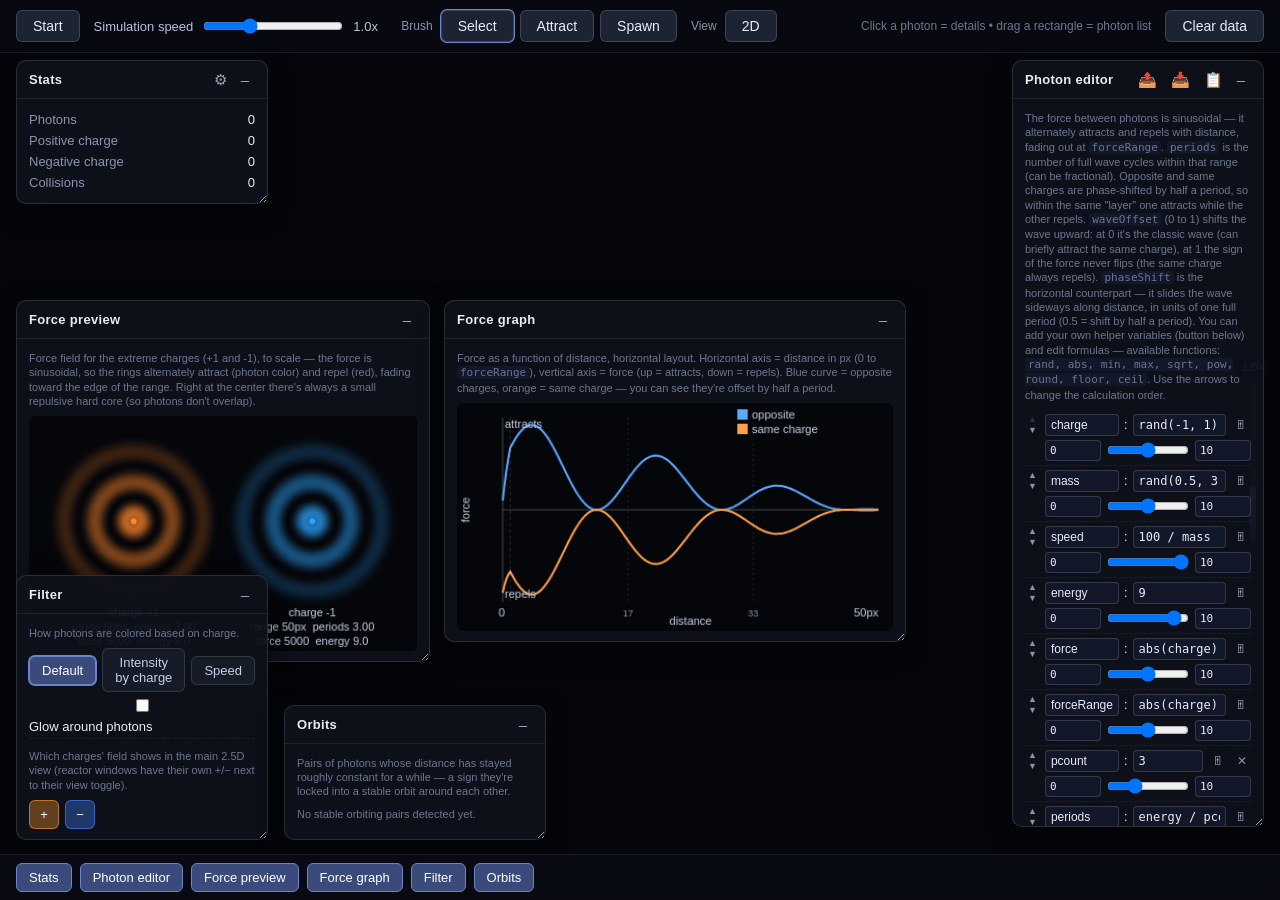
==== index.html @ 01320342 "Rework the 2.5D field mesh and add orbit-pair visualization tools - Smooth quadratic-curve mesh inst" ====
<!DOCTYPE html>
<html lang="en">
<head>
<meta charset="UTF-8">
<title>Photon Simulation</title>
<link rel="stylesheet" href="css/style.css">
</head>
<body>

<div id="topbar">
  <button id="toggleBtn">Start</button>
  <div id="speedRow">
    <label for="speed">Simulation speed</label>
    <input type="range" id="speed" min="0.1" max="3" step="0.1" value="1">
    <span id="speedVal">1.0x</span>
  </div>

  <div class="toolgroup" id="toolGroup">
    <span class="tg-label">Brush</span>
    <button class="tool-btn active" data-tool="select">Select</button>
    <button class="tool-btn" data-tool="attract">Attract</button>
    <button class="tool-btn" data-tool="spawn">Spawn</button>
  </div>

  <div class="toolgroup hidden" id="chargeGroup">
    <span class="tg-label">Charge</span>
    <button class="charge-btn" data-charge="pos">+</button>
    <button class="charge-btn" data-charge="neg">–</button>
    <button class="charge-btn active" data-charge="all">all</button>
  </div>

  <div class="toolgroup" id="viewGroup">
    <span class="tg-label">View</span>
    <button class="tool-btn" id="mainViewToggle" title="Toggle 2D / 2.5D field-height view">2D</button>
  </div>

  <div class="toolgroup hidden" id="meshDensityRow">
    <label for="meshDensity">Grid density</label>
    <input type="range" id="meshDensity" min="0.5" max="3" step="0.1" value="1">
    <span id="meshDensityVal">1.0x</span>
  </div>

  <div id="hint">Click a photon = details &nbsp;•&nbsp; drag a rectangle = photon list</div>

  <button id="clearDataBtn" title="Deletes saved editor settings and window size/position, restoring the defaults">Clear data</button>
</div>

<canvas id="sim"></canvas>

<div id="zoomIndicator">
  <div id="zoomLabel">1.0×</div>
  <div id="zoomTrack">
    <div id="zoomDefaultTick"></div>
    <div id="zoomFill"></div>
  </div>
</div>

<!-- left side: statistics + (contextual) selection list -->
<div class="window" id="winStats" style="top:60px; left:16px;">
  <div class="window-header">
    <span>Stats</span>
    <div class="window-btns">
      <button id="statConfigBtn" title="Stats settings">⚙</button>
      <button class="win-min" title="Minimize">–</button>
    </div>
  </div>
  <div class="window-body">
    <div class="row" data-stat-row="total"><span class="k">Photons</span><span class="v" id="statTotal">0</span></div>
    <div class="row" data-stat-row="pos"><span class="k">Positive charge</span><span class="v" id="statPos">0</span></div>
    <div class="row" data-stat-row="neg"><span class="k">Negative charge</span><span class="v" id="statNeg">0</span></div>
    <div class="row" data-stat-row="collisions"><span class="k">Collisions</span><span class="v" id="statCollisions">0</span></div>
    <div class="row" data-stat-row="avgSpeed"><span class="k">Average speed</span><span class="v" id="statAvgSpeed">0</span></div>
  </div>
</div>

<div class="window minimized" id="winStatConfig" style="top:60px; left:284px;">
  <div class="window-header">
    <span>Stats settings</span>
    <div class="window-btns">
      <button class="win-min" title="Minimize">–</button>
      <button class="win-close" title="Close">✕</button>
    </div>
  </div>
  <div class="window-body">
    <div class="field-hint">Choose which data to show in the Stats window.</div>
    <label class="var-row"><input type="checkbox" class="stat-toggle" data-stat="total" checked> Photons</label>
    <label class="var-row"><input type="checkbox" class="stat-toggle" data-stat="pos" checked> Positive charge</label>
    <label class="var-row"><input type="checkbox" class="stat-toggle" data-stat="neg" checked> Negative charge</label>
    <label class="var-row"><input type="checkbox" class="stat-toggle" data-stat="collisions" checked> Collisions</label>
    <label class="var-row"><input type="checkbox" class="stat-toggle" data-stat="avgSpeed"> Average speed</label>
  </div>
</div>

<div class="window minimized" id="winList" style="top:60px; left:400px;">
  <div class="window-header">
    <span>Selected photons</span>
    <div class="window-btns">
      <button class="win-min" title="Minimize">–</button>
      <button class="win-close" title="Close">✕</button>
    </div>
  </div>
  <div class="window-body">
    <table>
      <thead><tr>
        <th class="sortable" data-sort-key="id" title="Sort by #">#<span class="sort-arrow"></span></th>
        <th class="sortable" data-sort-key="charge" title="Sort by charge">Charge<span class="sort-arrow"></span></th>
        <th class="sortable" data-sort-key="speed" title="Sort by speed">Speed<span class="sort-arrow"></span></th>
        <th class="sortable" data-sort-key="energy" title="Sort by energy">Energy<span class="sort-arrow"></span></th>
        <th class="sortable" data-sort-key="mass" title="Sort by mass">Mass<span class="sort-arrow"></span></th>
        <th class="sortable" data-sort-key="force" title="Sort by force">Force<span class="sort-arrow"></span></th>
        <th class="sortable" data-sort-key="forceRange" title="Sort by range">Range<span class="sort-arrow"></span></th>
        <th></th>
      </tr></thead>
      <tbody id="listBody"></tbody>
    </table>
  </div>
</div>

<div class="window" id="winForce" style="top:300px; left:16px;">
  <div class="window-header">
    <span>Force preview</span>
    <div class="window-btns"><button class="win-min" title="Minimize">–</button></div>
  </div>
  <div class="window-body">
    <div class="field-hint">Force field for the extreme charges (+1 and -1), to scale — the force is sinusoidal, so the rings alternately attract (photon color) and repel (red), fading toward the edge of the range. Right at the center there's always a small repulsive hard core (so photons don't overlap).</div>
    <canvas id="forceCanvas" width="380" height="230"></canvas>
  </div>
</div>

<div class="window" id="winForceGraph" style="top:300px; left:444px;">
  <div class="window-header">
    <span>Force graph</span>
    <div class="window-btns"><button class="win-min" title="Minimize">–</button></div>
  </div>
  <div class="window-body">
    <div class="field-hint">Force as a function of distance, horizontal layout. Horizontal axis = distance in px (0 to <code>forceRange</code>), vertical axis = force (up = attracts, down = repels). Blue curve = opposite charges, orange = same charge — you can see they're offset by half a period.</div>
    <canvas id="forceGraphCanvas" width="420" height="220"></canvas>
  </div>
</div>

<!-- bottom: color filter -->
<div class="window" id="winFilter" style="bottom:60px; left:16px;">
  <div class="window-header">
    <span>Filter</span>
    <div class="window-btns"><button class="win-min" title="Minimize">–</button></div>
  </div>
  <div class="window-body">
    <div class="field-hint">How photons are colored based on charge.</div>
    <div class="toolgroup" id="colorModeGroup">
      <button class="tool-btn active" data-color-mode="default" title="Three flat colors, no gradient: negative = blue, 0 = white, positive = orange">Default</button>
      <button class="tool-btn" data-color-mode="intensity" title="Scale fitted to the current charge range: 0 = white, the strongest charge present = full saturation">Intensity by charge</button>
      <button class="tool-btn" data-color-mode="speed" title="White = fastest photon present, red = slowest — ranked by percentile, not raw value, so colors spread out evenly">Speed</button>
    </div>
    <label class="var-row"><input type="checkbox" id="glowToggle"> Glow around photons</label>

    <div class="field-hint" style="margin-top:10px;">Which charges' field shows in the main 2.5D view (reactor windows have their own +/− next to their view toggle).</div>
    <div class="toolgroup" id="fieldFilterGroup">
      <button class="tool-btn charge-btn-size field-filter-btn active" data-sign="pos" title="Toggle field contribution from positive charges">+</button>
      <button class="tool-btn charge-btn-size field-filter-btn active" data-sign="neg" title="Toggle field contribution from negative charges">−</button>
    </div>
  </div>
</div>

<!-- bottom: detected stable-orbit pairs -->
<div class="window" id="winOrbits" style="bottom:60px; left:284px;">
  <div class="window-header">
    <span>Orbits</span>
    <div class="window-btns"><button class="win-min" title="Minimize">–</button></div>
  </div>
  <div class="window-body">
    <div class="field-hint">Pairs of photons whose distance has stayed roughly constant for a while — a sign they're locked into a stable orbit around each other.</div>
    <div id="orbitsList"><div class="field-hint">No stable orbiting pairs detected yet.</div></div>
  </div>
</div>

<!-- right side: photon editor, (contextual) photon info -->
<div class="window" id="winEditor" style="top:60px; right:16px;">
  <div class="window-header">
    <span>Photon editor</span>
    <div class="window-btns">
      <button id="exportVarsBtn" title="Export variables to a CSV file">📤</button>
      <button id="importVarsBtn" title="Import variables from a CSV file">📥</button>
      <button id="copyVarsBtn" title="Copy variables to clipboard">📋</button>
      <button class="win-min" title="Minimize">–</button>
    </div>
  </div>
  <div class="window-body">
    <div class="field-hint">The force between photons is sinusoidal — it alternately attracts and repels with distance, fading out at <code>forceRange</code>. <code>periods</code> is the number of full wave cycles within that range (can be fractional). Opposite and same charges are phase-shifted by half a period, so within the same "layer" one attracts while the other repels. <code>waveOffset</code> (0 to 1) shifts the wave upward: at 0 it's the classic wave (can briefly attract the same charge), at 1 the sign of the force never flips (the same charge always repels). <code>phaseShift</code> is the horizontal counterpart — it slides the wave sideways along distance, in units of one full period (0.5 = shift by half a period). You can add your own helper variables (button below) and edit formulas — available functions: <code>rand, abs, min, max, sqrt, pow, round, floor, ceil</code>. Use the arrows to change the calculation order.</div>
    <div id="editorRows"></div>
    <button class="add-var-btn" id="addVarBtn">+ Add helper variable</button>
    <input type="file" id="importVarsInput" accept=".csv,text/csv" style="display:none">
  </div>
</div>

<!-- photon info windows are created dynamically (one per selected photon) — see openInfoWindow() -->
<!-- reactor windows are created dynamically (one per "Reactor" action) — see openReactor() -->

<div id="ctxMenu"><button id="ctxReactorBtn">⚛ Reactor</button></div>

<div id="dock">
  <button class="dock-icon active" id="dockStats">Stats</button>
  <button class="dock-icon active" id="dockEditor">Photon editor</button>
  <button class="dock-icon active" id="dockForce">Force preview</button>
  <button class="dock-icon active" id="dockForceGraph">Force graph</button>
  <button class="dock-icon active" id="dockFilter">Filter</button>
  <button class="dock-icon active" id="dockOrbits">Orbits</button>
</div>

<script src="js/script.js"></script>
</body>
</html>
---- css/style.css ----
html, body {
    margin: 0; padding: 0; overflow: hidden;
    background: #05060a;
    font-family: -apple-system, "Segoe UI", Roboto, Arial, sans-serif;
    color: #e8ecf5;
  }
  #sim { position: fixed; inset: 0; display: block; z-index: 0; }

  /* --- overlay UI: sits above the simulation, never touches its state --- */
  #topbar {
    position: fixed; top: 0; left: 0; right: 0;
    display: flex; align-items: center; gap: 14px; flex-wrap: wrap; row-gap: 8px;
    padding: 10px 16px;
    background: rgba(10, 12, 20, 0.72);
    backdrop-filter: blur(6px);
    border-bottom: 1px solid rgba(255,255,255,0.08);
    z-index: 20;
    user-select: none;
  }
  #topbar button {
    background: #1c2333; color: #e8ecf5; border: 1px solid rgba(255,255,255,0.15);
    border-radius: 6px; padding: 7px 16px; font-size: 14px; cursor: pointer;
  }
  #topbar button:hover { background: #2a3350; }
  #speedRow { display: flex; align-items: center; gap: 8px; font-size: 13px; color: #b7c0d8; }
  #speedRow input[type=range] { width: 140px; }
  #speedVal { min-width: 34px; display: inline-block; }
  #meshDensityRow { font-size: 13px; color: #b7c0d8; }
  #meshDensityRow input[type=range] { width: 110px; }
  #meshDensityVal { min-width: 34px; display: inline-block; }
  #hint { margin-left: auto; font-size: 12px; color: #6c7690; }
  #clearDataBtn {
    background: #3a1c1c; color: #ffb4b4; border: 1px solid rgba(255,107,107,0.35);
  }
  #clearDataBtn:hover { background: #522525; }

  .toolgroup { display: flex; align-items: center; gap: 6px; }
  .tg-label { font-size: 12px; color: #8b93ad; margin-right: 2px; }
  .tool-btn, .charge-btn {
    background: #161b28; color: #c7cfe4; border: 1px solid rgba(255,255,255,0.12);
    border-radius: 6px; padding: 6px 12px; font-size: 13px; cursor: pointer;
  }
  .tool-btn:hover, .charge-btn:hover { background: #232b42; }
  .tool-btn.active, .charge-btn.active { background: #3a4a7a; border-color: #6c85c9; color: #fff; box-shadow: 0 0 0 1px #6c85c9; }
  .charge-btn { padding: 6px 10px; min-width: 30px; text-align: center; }
  .charge-btn-size { padding: 6px 10px; min-width: 30px; text-align: center; }

  /* --- floating windows: draggable, minimizable --- */
  .window {
    position: fixed; z-index: 30;
    background: rgba(14, 17, 27, 0.94);
    border: 1px solid rgba(255,255,255,0.12);
    border-radius: 10px;
    box-shadow: 0 8px 24px rgba(0,0,0,0.5);
    width: 250px;
    font-size: 13px;
    display: flex; flex-direction: column;
    max-height: 85vh; max-width: 92vw;
    min-width: 190px; min-height: 90px;
    resize: both; overflow: hidden;
  }
  .window.minimized { display: none !important; }
  .window-header {
    display: flex; justify-content: space-between; align-items: center;
    padding: 8px 12px; border-bottom: 1px solid rgba(255,255,255,0.08);
    font-weight: 600; letter-spacing: .3px;
    cursor: grab; user-select: none; flex-shrink: 0;
  }
  .window-header:active { cursor: grabbing; }
  .window-btns { display: flex; gap: 2px; }
  .window-btns button {
    background: none; border: none; color: #9aa3bd; font-size: 15px; cursor: pointer;
    line-height: 1; padding: 3px 6px; border-radius: 4px;
  }
  .window-btns button:hover { color: #fff; background: rgba(255,255,255,0.08); }
  .reactor-view { font-size: 10px !important; font-weight: 600; }
  .reactor-view.active { color: #fff; background: rgba(108,133,201,0.35); }
  .reactor-field-toggle { font-size: 12px !important; font-weight: 700; }
  .reactor-field-toggle[data-sign="1"].active { color: #fff; background: rgba(255,153,45,0.35); }
  .reactor-field-toggle[data-sign="-1"].active { color: #fff; background: rgba(69,130,255,0.35); }
  .field-filter-btn.active[data-sign="pos"] { color: #fff; background: rgba(255,153,45,0.35); border-color: rgba(255,153,45,0.6); box-shadow: none; }
  .field-filter-btn.active[data-sign="neg"] { color: #fff; background: rgba(69,130,255,0.35); border-color: rgba(69,130,255,0.6); box-shadow: none; }
  .window-body { padding: 10px 12px; overflow-y: auto; flex: 1 1 auto; min-height: 0; }

  .row { display: flex; justify-content: space-between; padding: 3px 0; gap: 12px; }
  .row .k { color: #8b93ad; }
  .row .v { font-variant-numeric: tabular-nums; }
  .swatch { display: inline-block; width: 10px; height: 10px; border-radius: 50%; margin-right: 6px; }

  #winOrbits { width: 260px; }
  .orbit-row { cursor: pointer; margin: 0 -12px; padding: 3px 12px; }
  .orbit-row:hover { background: rgba(255,255,255,0.06); }
  .orbit-row.ended { opacity: 0.6; }
  .orbit-range { color: #6c7690; font-size: 11px; }
  .orbit-actions { display: flex; gap: 4px; flex-shrink: 0; align-items: center; }
  .orbit-action-btn {
    background: none; border: 1px solid rgba(255,255,255,0.15); color: #c7cfe4;
    border-radius: 4px; padding: 1px 6px; font-size: 12px; line-height: 1.5; cursor: pointer;
  }
  .orbit-action-btn:hover { background: rgba(255,255,255,0.08); color: #fff; }
  .orbit-action-btn.active { background: rgba(108,133,201,0.35); border-color: #6c85c9; color: #fff; }

  #winList { width: 620px; }
  #winList table { border-collapse: collapse; width: 100%; }
  #winList .window-body { padding: 4px 0; overflow-x: auto; }
  #winList th, #winList td { text-align: left; padding: 5px 10px; font-size: 12px; white-space: nowrap; }
  #winList th { color: #8b93ad; font-weight: 500; border-bottom: 1px solid rgba(255,255,255,0.08); position: sticky; top: 0; background: rgba(14,17,27,0.98); }
  #winList tr.pick { cursor: pointer; }
  #winList tr.pick:hover { background: rgba(255,255,255,0.06); }
  #winList tr.row-open { background: rgba(108,133,201,0.18); box-shadow: inset 3px 0 0 #6c85c9; }
  #winList tr.row-open:hover { background: rgba(108,133,201,0.28); }
  #winList th.sortable { cursor: pointer; user-select: none; }
  #winList th.sortable:hover { color: #e8ecf5; }
  #winList .sort-arrow { display: inline-block; width: 10px; margin-left: 2px; font-size: 9px; color: #6c85c9; }

  #winForce { width: 412px; }
  #forceCanvas { display: block; width: 100%; height: auto; background: #05060a; border-radius: 6px; margin-top: 6px; }

  #winForceGraph { width: 460px; }
  #forceGraphCanvas { display: block; width: 100%; height: auto; background: #05060a; border-radius: 6px; margin-top: 6px; }

  .field-hint { color: #6c7690; font-size: 11px; margin: 2px 0 8px; line-height: 1.3; }
  .field-hint code { background: #12172a; border-radius: 3px; padding: 0 3px; }

  .var-row { display: flex; flex-direction: column; gap: 4px; padding: 4px 0; border-bottom: 1px dashed rgba(255,255,255,0.06); }
  .var-row-main { display: flex; align-items: center; gap: 5px; }
  .var-order { display: flex; flex-direction: column; flex-shrink: 0; }
  .var-order button { background: none; border: none; color: #8b93ad; font-size: 9px; line-height: 1; cursor: pointer; padding: 1px 3px; }
  .var-order button:hover:not(:disabled) { color: #fff; }
  .var-order button:disabled { opacity: .25; cursor: default; }
  .var-name, .var-expr {
    background: #12172a; border: 1px solid rgba(255,255,255,0.15);
    border-radius: 4px; color: #e8ecf5; padding: 3px 5px; font-size: 12px;
  }
  .var-name { width: 62px; flex-shrink: 0; }
  .var-expr { flex: 1; min-width: 0; font-family: ui-monospace, "SF Mono", Menlo, monospace; }
  .var-expr.err { border-color: #ff6b6b; }
  .var-del {
    background: none; border: none; color: #8b93ad; font-size: 12px; cursor: pointer;
    flex-shrink: 0; padding: 2px 4px; border-radius: 4px;
  }
  .var-del:hover { color: #ff6b6b; background: rgba(255,107,107,0.12); }

  .var-expr[readonly] { color: #9aa3bd; cursor: default; }
  .var-slider-toggle {
    background: none; border: none; color: #8b93ad; font-size: 12px; cursor: pointer;
    flex-shrink: 0; padding: 2px 4px; border-radius: 4px;
  }
  .var-slider-toggle:hover, .var-slider-toggle.active { color: #fff; background: rgba(108,133,201,0.25); }
  .var-slider-group { display: flex; align-items: center; gap: 4px; margin-left: 20px; }
  .var-min, .var-max {
    background: #12172a; border: 1px solid rgba(255,255,255,0.15);
    border-radius: 4px; color: #e8ecf5; padding: 3px 4px; font-size: 11px;
    width: 46px; flex-shrink: 0; font-family: ui-monospace, "SF Mono", Menlo, monospace;
  }
  .var-range { flex: 1; min-width: 0; }
  .add-var-btn {
    width: 100%; margin-top: 6px; background: #161b28; color: #9aa3bd;
    border: 1px dashed rgba(255,255,255,0.2); border-radius: 6px;
    padding: 6px; font-size: 12px; cursor: pointer;
  }
  .add-var-btn:hover { background: #232b42; color: #e8ecf5; }

  /* --- bottom dock --- */
  #dock {
    position: fixed; bottom: 0; left: 0; right: 0; z-index: 40;
    display: flex; align-items: center; gap: 8px; flex-wrap: wrap;
    padding: 8px 16px;
    background: rgba(10, 12, 20, 0.82);
    backdrop-filter: blur(6px);
    border-top: 1px solid rgba(255,255,255,0.08);
    min-height: 20px;
  }
  .dock-icon {
    background: #161b28; color: #8b93ad; border: 1px solid rgba(255,255,255,0.12);
    border-radius: 6px; padding: 6px 12px; font-size: 13px; cursor: pointer;
  }
  .dock-icon:hover { background: #232b42; color: #e8ecf5; }
  .dock-icon.active { background: #3a4a7a; border-color: #6c85c9; color: #fff; }

  .hidden { display: none !important; }

  /* --- right-click context menu (list rows) --- */
  #ctxMenu {
    position: fixed; z-index: 50; display: none;
    background: rgba(14, 17, 27, 0.98); border: 1px solid rgba(255,255,255,0.15);
    border-radius: 6px; box-shadow: 0 8px 24px rgba(0,0,0,0.5);
    padding: 4px; min-width: 130px;
  }
  #ctxMenu.open { display: block; }
  #ctxMenu button {
    display: block; width: 100%; text-align: left;
    background: none; border: none; color: #c7cfe4;
    padding: 7px 10px; border-radius: 4px; font-size: 13px; cursor: pointer;
  }
  #ctxMenu button:hover { background: #232b42; color: #fff; }

  /* --- reactor windows: small isolated preview of a chosen photon subset --- */
  .reactor-window { width: 222px; }
  .reactor-window .window-body { padding: 0; }
  .reactor-window canvas { display: block; background: #05060a; }

  /* --- zoom indicator: vertical gauge, right edge, purely informational --- */
  #zoomIndicator {
    position: fixed; right: 10px; top: 50%; transform: translateY(-50%);
    z-index: 15; display: flex; flex-direction: column; align-items: center; gap: 6px;
    pointer-events: none; user-select: none;
  }
  #zoomLabel {
    font-size: 11px; color: #c7cfe4; font-variant-numeric: tabular-nums;
    background: rgba(10,12,20,0.65); padding: 2px 6px; border-radius: 4px;
  }
  #zoomTrack {
    width: 6px; height: 160px; background: rgba(255,255,255,0.12);
    border-radius: 3px; position: relative; overflow: visible;
  }
  #zoomFill {
    position: absolute; left: 0; right: 0; bottom: 0; height: 0%;
    background: linear-gradient(180deg, #8fa6e8, #3a4a7a);
    border-radius: 3px;
  }
  #zoomDefaultTick {
    position: absolute; left: -3px; right: -3px; height: 1px;
    background: rgba(255,255,255,0.45);
  }
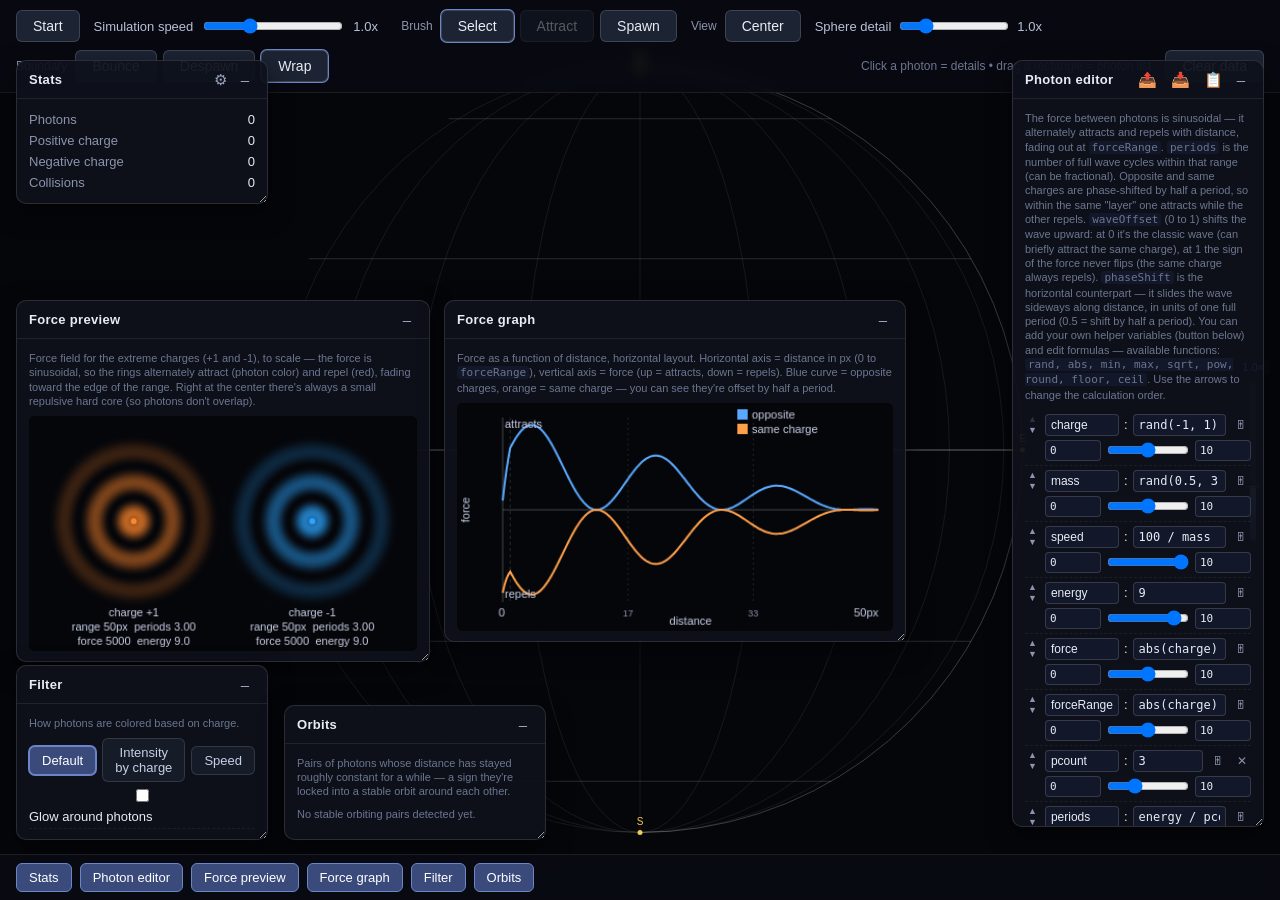
==== commit b7587459: "Replace flat toroidal world with real 3D sphere physics, split script.js into modules - Split the ~2" ====
--- a/index.html
+++ b/index.html
@@ -18,7 +18,7 @@
   <div class="toolgroup" id="toolGroup">
     <span class="tg-label">Brush</span>
     <button class="tool-btn active" data-tool="select">Select</button>
-    <button class="tool-btn" data-tool="attract">Attract</button>
+    <button class="tool-btn" data-tool="attract" disabled title="Needs a flat screen&lt;-&gt;world mapping the 3D view doesn't have">Attract</button>
     <button class="tool-btn" data-tool="spawn">Spawn</button>
   </div>
 
@@ -31,13 +31,20 @@
 
   <div class="toolgroup" id="viewGroup">
     <span class="tg-label">View</span>
-    <button class="tool-btn" id="mainViewToggle" title="Toggle 2D / 2.5D field-height view">2D</button>
-  </div>
-
-  <div class="toolgroup hidden" id="meshDensityRow">
-    <label for="meshDensity">Grid density</label>
+    <button class="tool-btn" id="centerViewBtn" title="Reset zoom so the whole sphere is back in view">Center</button>
+  </div>
+
+  <div class="toolgroup" id="meshDensityRow">
+    <label for="meshDensity">Sphere detail</label>
     <input type="range" id="meshDensity" min="0.5" max="3" step="0.1" value="1">
     <span id="meshDensityVal">1.0x</span>
+  </div>
+
+  <div class="toolgroup" id="boundaryModeRow">
+    <span class="tg-label">Boundary</span>
+    <button class="tool-btn boundary-mode-btn" data-mode="bounce" title="Photons bounce elastically off the sphere's boundary">Bounce</button>
+    <button class="tool-btn boundary-mode-btn" data-mode="off" title="No boundary force — photons that cross it despawn instead of bouncing or wrapping">Despawn</button>
+    <button class="tool-btn boundary-mode-btn active" data-mode="wrap" title="Photons that exit reappear on the opposite side of the sphere, same direction (default)">Wrap</button>
   </div>
 
   <div id="hint">Click a photon = details &nbsp;•&nbsp; drag a rectangle = photon list</div>
@@ -152,12 +159,6 @@
       <button class="tool-btn" data-color-mode="speed" title="White = fastest photon present, red = slowest — ranked by percentile, not raw value, so colors spread out evenly">Speed</button>
     </div>
     <label class="var-row"><input type="checkbox" id="glowToggle"> Glow around photons</label>
-
-    <div class="field-hint" style="margin-top:10px;">Which charges' field shows in the main 2.5D view (reactor windows have their own +/− next to their view toggle).</div>
-    <div class="toolgroup" id="fieldFilterGroup">
-      <button class="tool-btn charge-btn-size field-filter-btn active" data-sign="pos" title="Toggle field contribution from positive charges">+</button>
-      <button class="tool-btn charge-btn-size field-filter-btn active" data-sign="neg" title="Toggle field contribution from negative charges">−</button>
-    </div>
   </div>
 </div>
 
@@ -206,6 +207,17 @@
   <button class="dock-icon active" id="dockOrbits">Orbits</button>
 </div>
 
-<script src="js/script.js"></script>
+<!-- classic (non-module) scripts sharing one global scope, so load order matters —
+     this is the exact top-to-bottom order the code used to run in as one file. -->
+<script src="js/core/world.js"></script>
+<script src="js/core/photon.js"></script>
+<script src="js/core/sphere3d.js"></script>
+<script src="js/ui/render.js"></script>
+<script src="js/ui/panels.js"></script>
+<script src="js/ui/editor.js"></script>
+<script src="js/ui/selection.js"></script>
+<script src="js/reactor.js"></script>
+<script src="js/ui/window-manager.js"></script>
+<script src="js/ui/controls.js"></script>
 </body>
 </html>
--- a/css/style.css
+++ b/css/style.css
@@ -41,6 +41,8 @@
     border-radius: 6px; padding: 6px 12px; font-size: 13px; cursor: pointer;
   }
   .tool-btn:hover, .charge-btn:hover { background: #232b42; }
+  .tool-btn:disabled, .charge-btn:disabled { opacity: .35; cursor: default; }
+  .tool-btn:disabled:hover, .charge-btn:disabled:hover { background: #161b28; }
   .tool-btn.active, .charge-btn.active { background: #3a4a7a; border-color: #6c85c9; color: #fff; box-shadow: 0 0 0 1px #6c85c9; }
   .charge-btn { padding: 6px 10px; min-width: 30px; text-align: center; }
   .charge-btn-size { padding: 6px 10px; min-width: 30px; text-align: center; }
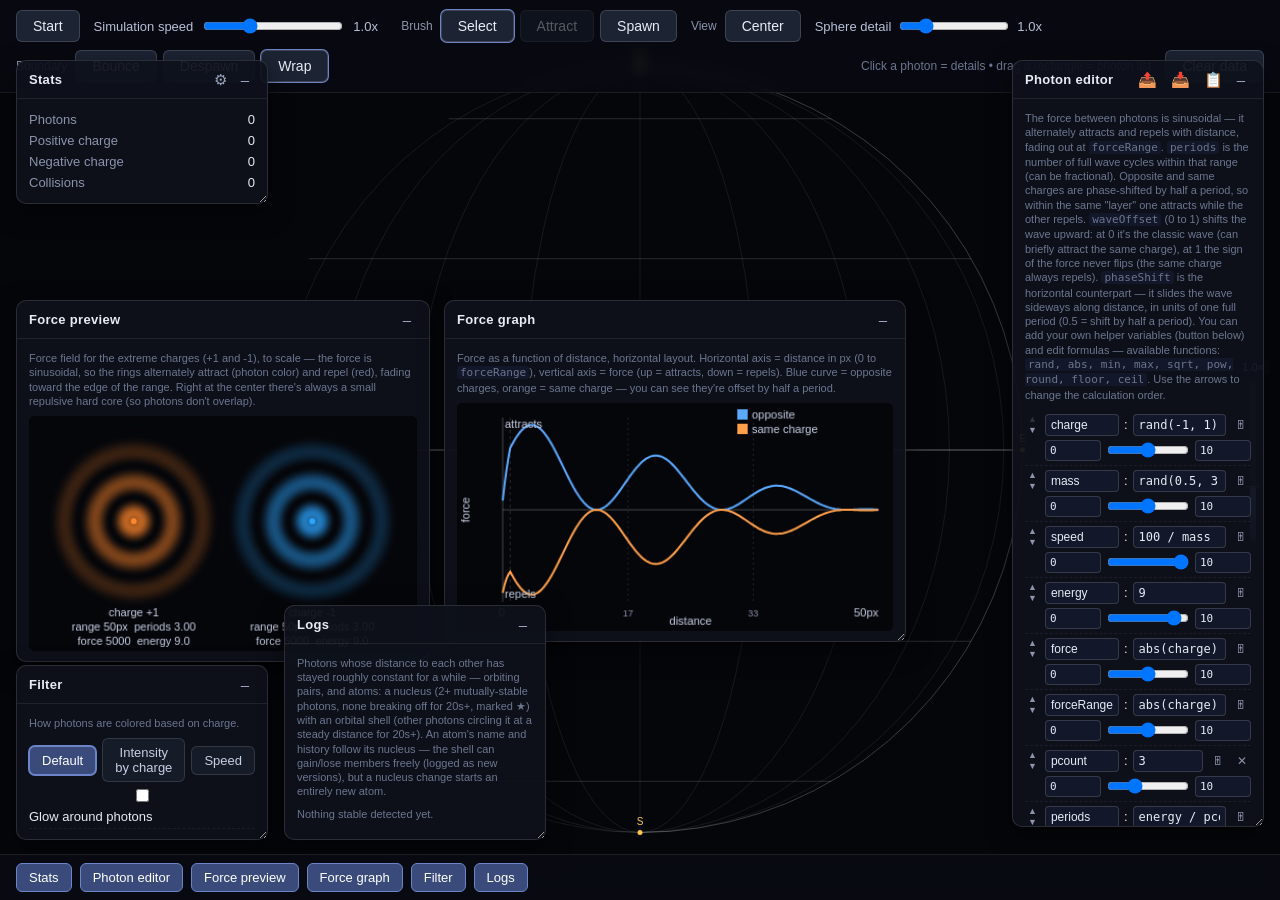
==== commit 6aefed0c: "Add nucleus+orbital-shell atom detection, replacing flat fusion clustering A stable 2+ photon nucleu" ====
--- a/index.html
+++ b/index.html
@@ -162,15 +162,15 @@
   </div>
 </div>
 
-<!-- bottom: detected stable-orbit pairs -->
+<!-- bottom: log of stable orbits (pairs) and nucleus+shell atoms -->
 <div class="window" id="winOrbits" style="bottom:60px; left:284px;">
   <div class="window-header">
-    <span>Orbits</span>
-    <div class="window-btns"><button class="win-min" title="Minimize">–</button></div>
-  </div>
-  <div class="window-body">
-    <div class="field-hint">Pairs of photons whose distance has stayed roughly constant for a while — a sign they're locked into a stable orbit around each other.</div>
-    <div id="orbitsList"><div class="field-hint">No stable orbiting pairs detected yet.</div></div>
+    <span>Logs</span>
+    <div class="window-btns"><button class="win-min" title="Minimize">–</button></div>
+  </div>
+  <div class="window-body">
+    <div class="field-hint">Photons whose distance to each other has stayed roughly constant for a while — orbiting pairs, and atoms: a nucleus (2+ mutually-stable photons, none breaking off for 20s+, marked ★) with an orbital shell (other photons circling it at a steady distance for 20s+). An atom's name and history follow its nucleus — the shell can gain/lose members freely (logged as new versions), but a nucleus change starts an entirely new atom.</div>
+    <div id="orbitsList"><div class="field-hint">Nothing stable detected yet.</div></div>
   </div>
 </div>
 
@@ -204,7 +204,7 @@
   <button class="dock-icon active" id="dockForce">Force preview</button>
   <button class="dock-icon active" id="dockForceGraph">Force graph</button>
   <button class="dock-icon active" id="dockFilter">Filter</button>
-  <button class="dock-icon active" id="dockOrbits">Orbits</button>
+  <button class="dock-icon active" id="dockOrbits">Logs</button>
 </div>
 
 <!-- classic (non-module) scripts sharing one global scope, so load order matters —
--- a/css/style.css
+++ b/css/style.css
@@ -101,6 +101,10 @@
   }
   .orbit-action-btn:hover { background: rgba(255,255,255,0.08); color: #fff; }
   .orbit-action-btn.active { background: rgba(108,133,201,0.35); border-color: #6c85c9; color: #fff; }
+  .fusion-expand { display: inline-block; color: #8b93ad; transition: transform 0.1s; }
+  .fusion-expand.open { transform: rotate(90deg); }
+  .fusion-history { margin: 0 -12px 4px; padding: 2px 12px 2px 28px; background: rgba(255,255,255,0.03); }
+  .fusion-history .row { padding: 2px 0; font-size: 12px; }
 
   #winList { width: 620px; }
   #winList table { border-collapse: collapse; width: 100%; }
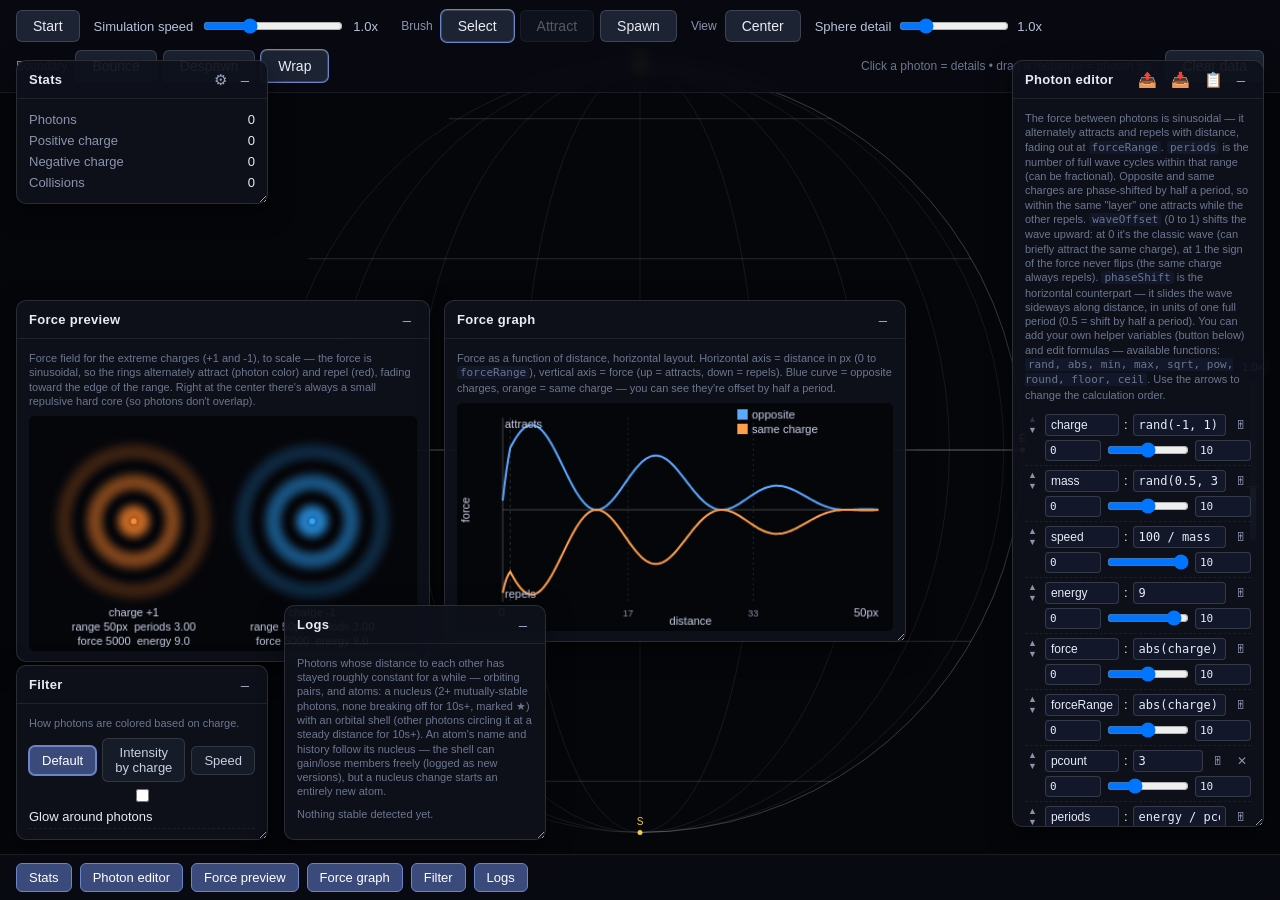
==== commit 7b62c6f6: "Shorten nucleus and orbital-shell formation thresholds from 20s to 10s Co-Authored-By: Claude Sonnet" ====
--- a/index.html
+++ b/index.html
@@ -169,7 +169,7 @@
     <div class="window-btns"><button class="win-min" title="Minimize">–</button></div>
   </div>
   <div class="window-body">
-    <div class="field-hint">Photons whose distance to each other has stayed roughly constant for a while — orbiting pairs, and atoms: a nucleus (2+ mutually-stable photons, none breaking off for 20s+, marked ★) with an orbital shell (other photons circling it at a steady distance for 20s+). An atom's name and history follow its nucleus — the shell can gain/lose members freely (logged as new versions), but a nucleus change starts an entirely new atom.</div>
+    <div class="field-hint">Photons whose distance to each other has stayed roughly constant for a while — orbiting pairs, and atoms: a nucleus (2+ mutually-stable photons, none breaking off for 10s+, marked ★) with an orbital shell (other photons circling it at a steady distance for 10s+). An atom's name and history follow its nucleus — the shell can gain/lose members freely (logged as new versions), but a nucleus change starts an entirely new atom.</div>
     <div id="orbitsList"><div class="field-hint">Nothing stable detected yet.</div></div>
   </div>
 </div>
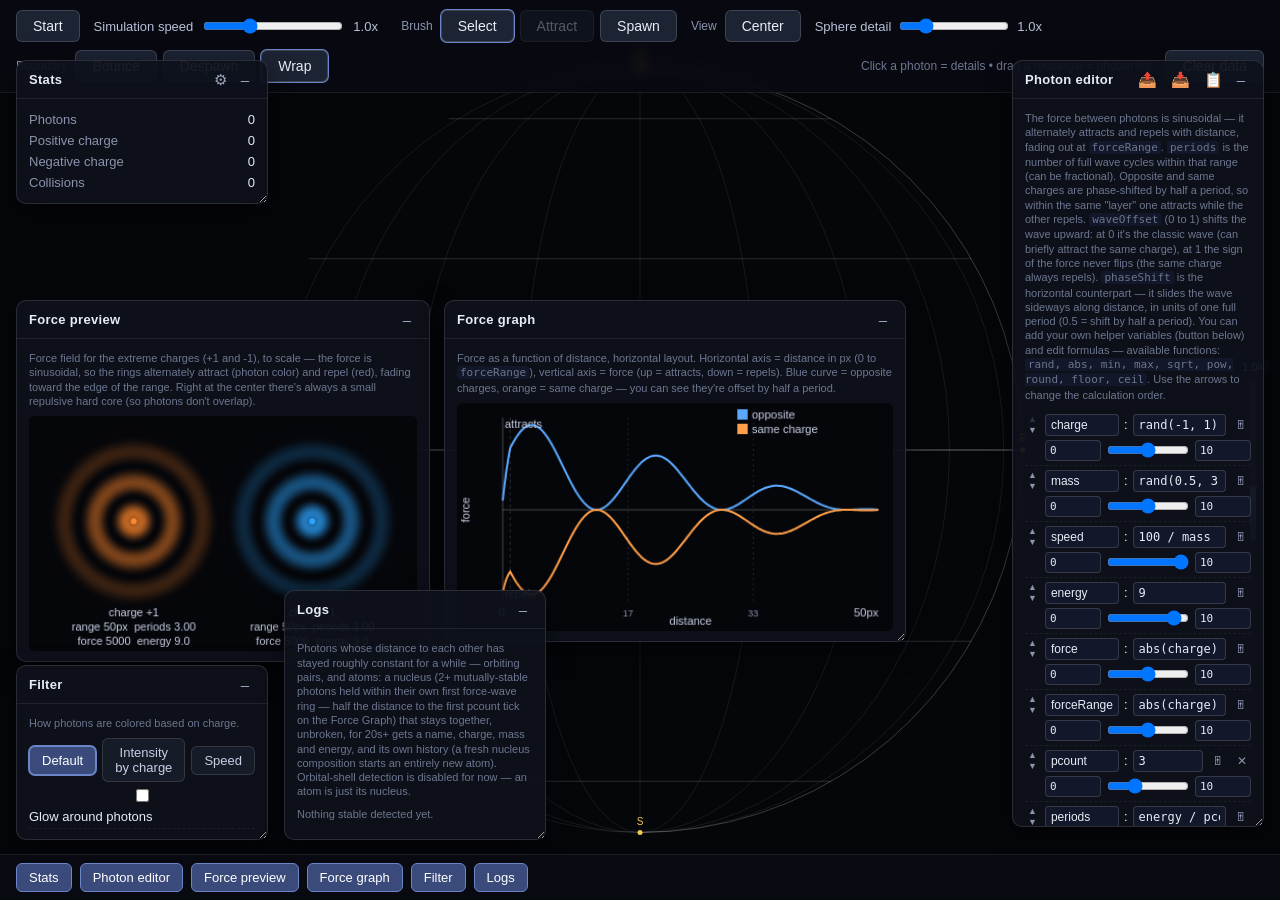
==== commit feacffa1: "Simplify atoms to nucleus-only and add a visible marker + charge stat Orbit/shell detection is disab" ====
--- a/index.html
+++ b/index.html
@@ -162,14 +162,14 @@
   </div>
 </div>
 
-<!-- bottom: log of stable orbits (pairs) and nucleus+shell atoms -->
+<!-- bottom: log of stable orbits (pairs) and nucleus atoms -->
 <div class="window" id="winOrbits" style="bottom:60px; left:284px;">
   <div class="window-header">
     <span>Logs</span>
     <div class="window-btns"><button class="win-min" title="Minimize">–</button></div>
   </div>
   <div class="window-body">
-    <div class="field-hint">Photons whose distance to each other has stayed roughly constant for a while — orbiting pairs, and atoms: a nucleus (2+ mutually-stable photons, none breaking off for 10s+, marked ★) with an orbital shell (other photons circling it at a steady distance for 10s+). An atom's name and history follow its nucleus — the shell can gain/lose members freely (logged as new versions), but a nucleus change starts an entirely new atom.</div>
+    <div class="field-hint">Photons whose distance to each other has stayed roughly constant for a while — orbiting pairs, and atoms: a nucleus (2+ mutually-stable photons held within their own first force-wave ring — half the distance to the first pcount tick on the Force Graph) that stays together, unbroken, for 20s+ gets a name, charge, mass and energy, and its own history (a fresh nucleus composition starts an entirely new atom). Orbital-shell detection is disabled for now — an atom is just its nucleus.</div>
     <div id="orbitsList"><div class="field-hint">Nothing stable detected yet.</div></div>
   </div>
 </div>
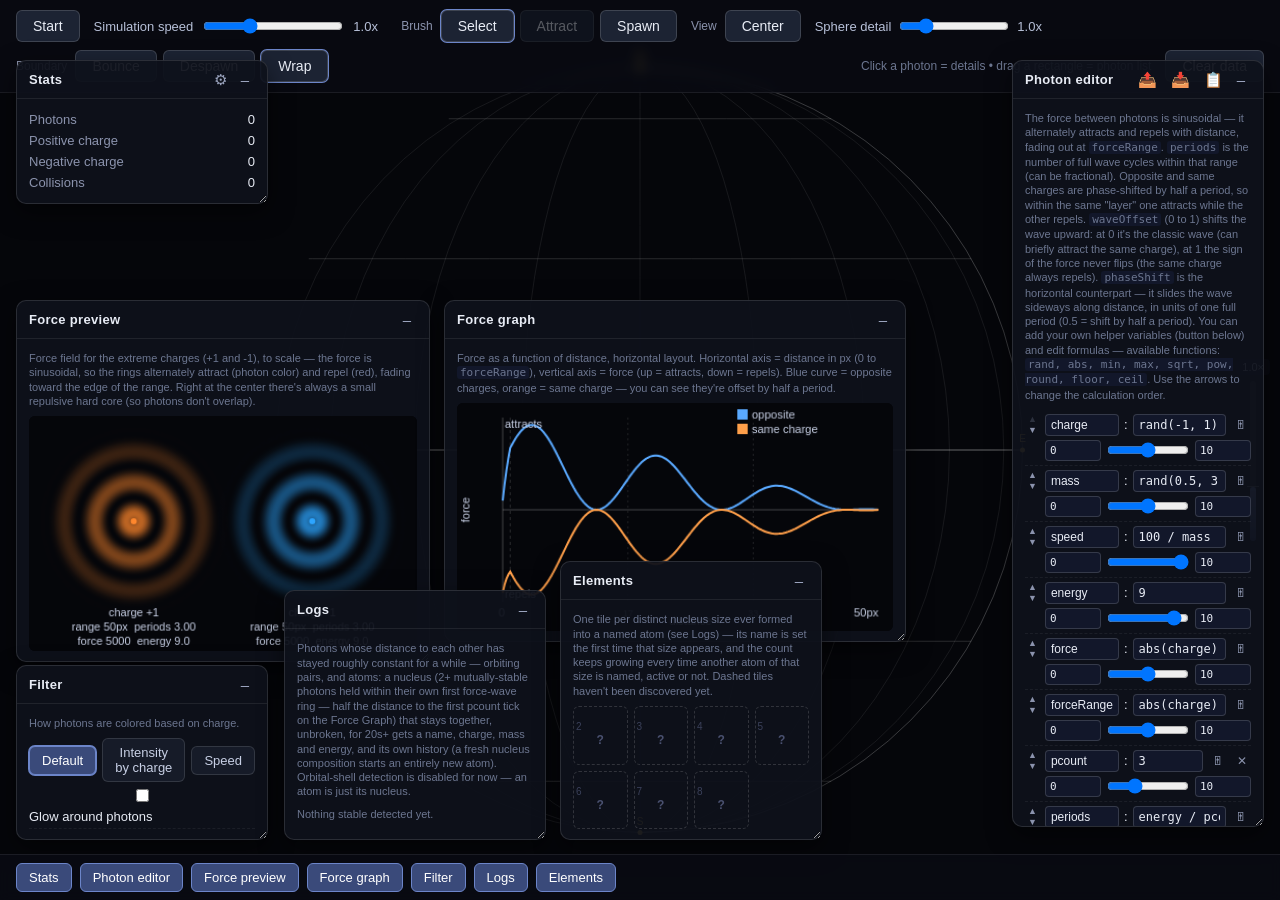
==== commit 54ec7710: "Require nuclei to be true cliques, add a periodic table of elements Fix: nucleus detection used unio" ====
--- a/index.html
+++ b/index.html
@@ -174,6 +174,19 @@
   </div>
 </div>
 
+<!-- bottom: periodic table of "elements" (atoms grouped by nucleus size) that
+     have ever appeared, with how many times each has been formed -->
+<div class="window" id="winPeriodic" style="bottom:60px; left:560px;">
+  <div class="window-header">
+    <span>Elements</span>
+    <div class="window-btns"><button class="win-min" title="Minimize">–</button></div>
+  </div>
+  <div class="window-body">
+    <div class="field-hint">One tile per distinct nucleus size ever formed into a named atom (see Logs) — its name is set the first time that size appears, and the count keeps growing every time another atom of that size is named, active or not. Dashed tiles haven't been discovered yet.</div>
+    <div id="periodicGrid" class="periodic-grid"></div>
+  </div>
+</div>
+
 <!-- right side: photon editor, (contextual) photon info -->
 <div class="window" id="winEditor" style="top:60px; right:16px;">
   <div class="window-header">
@@ -205,6 +218,7 @@
   <button class="dock-icon active" id="dockForceGraph">Force graph</button>
   <button class="dock-icon active" id="dockFilter">Filter</button>
   <button class="dock-icon active" id="dockOrbits">Logs</button>
+  <button class="dock-icon active" id="dockPeriodic">Elements</button>
 </div>
 
 <!-- classic (non-module) scripts sharing one global scope, so load order matters —
--- a/css/style.css
+++ b/css/style.css
@@ -125,6 +125,21 @@
   #winForceGraph { width: 460px; }
   #forceGraphCanvas { display: block; width: 100%; height: auto; background: #05060a; border-radius: 6px; margin-top: 6px; }
 
+  #winPeriodic { width: 260px; }
+  .periodic-grid { display: grid; grid-template-columns: repeat(4, 1fr); gap: 6px; }
+  .periodic-tile {
+    display: flex; flex-direction: column; align-items: center; justify-content: center;
+    aspect-ratio: 1; border-radius: 6px; padding: 4px 2px;
+    border: 1px dashed rgba(255,255,255,0.15); color: #4a5170;
+  }
+  .periodic-tile.discovered {
+    border: 1px solid #6c85c9; background: rgba(108,133,201,0.15); color: #e8ecf5;
+  }
+  .periodic-num { font-size: 10px; align-self: flex-start; opacity: 0.75; }
+  .periodic-name { font-size: 12px; font-weight: 600; margin: 2px 0; text-align: center; line-height: 1.1; }
+  .periodic-count { font-size: 10px; color: #8b93ad; }
+  .periodic-tile.discovered .periodic-count { color: #a8b3d6; }
+
   .field-hint { color: #6c7690; font-size: 11px; margin: 2px 0 8px; line-height: 1.3; }
   .field-hint code { background: #12172a; border-radius: 3px; padding: 0 3px; }
 
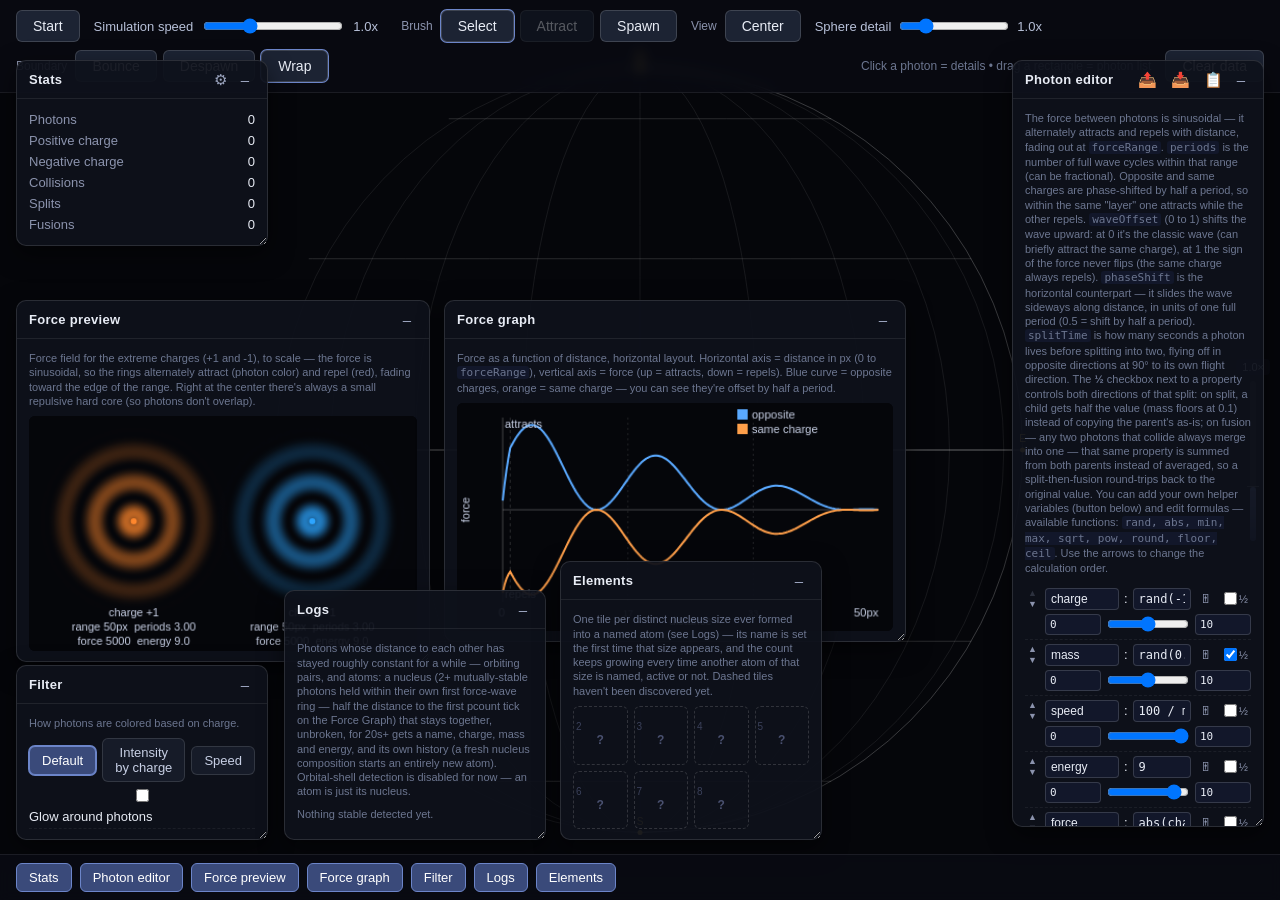
==== commit 8a1b5b84: "Add photon fission/fusion and Splits/Fusions stats Fission: each photon has its own splitTime (defau" ====
--- a/index.html
+++ b/index.html
@@ -76,6 +76,8 @@
     <div class="row" data-stat-row="pos"><span class="k">Positive charge</span><span class="v" id="statPos">0</span></div>
     <div class="row" data-stat-row="neg"><span class="k">Negative charge</span><span class="v" id="statNeg">0</span></div>
     <div class="row" data-stat-row="collisions"><span class="k">Collisions</span><span class="v" id="statCollisions">0</span></div>
+    <div class="row" data-stat-row="splits"><span class="k">Splits</span><span class="v" id="statSplits">0</span></div>
+    <div class="row" data-stat-row="fusions"><span class="k">Fusions</span><span class="v" id="statFusions">0</span></div>
     <div class="row" data-stat-row="avgSpeed"><span class="k">Average speed</span><span class="v" id="statAvgSpeed">0</span></div>
   </div>
 </div>
@@ -94,6 +96,8 @@
     <label class="var-row"><input type="checkbox" class="stat-toggle" data-stat="pos" checked> Positive charge</label>
     <label class="var-row"><input type="checkbox" class="stat-toggle" data-stat="neg" checked> Negative charge</label>
     <label class="var-row"><input type="checkbox" class="stat-toggle" data-stat="collisions" checked> Collisions</label>
+    <label class="var-row"><input type="checkbox" class="stat-toggle" data-stat="splits" checked> Splits</label>
+    <label class="var-row"><input type="checkbox" class="stat-toggle" data-stat="fusions" checked> Fusions</label>
     <label class="var-row"><input type="checkbox" class="stat-toggle" data-stat="avgSpeed"> Average speed</label>
   </div>
 </div>
@@ -199,7 +203,7 @@
     </div>
   </div>
   <div class="window-body">
-    <div class="field-hint">The force between photons is sinusoidal — it alternately attracts and repels with distance, fading out at <code>forceRange</code>. <code>periods</code> is the number of full wave cycles within that range (can be fractional). Opposite and same charges are phase-shifted by half a period, so within the same "layer" one attracts while the other repels. <code>waveOffset</code> (0 to 1) shifts the wave upward: at 0 it's the classic wave (can briefly attract the same charge), at 1 the sign of the force never flips (the same charge always repels). <code>phaseShift</code> is the horizontal counterpart — it slides the wave sideways along distance, in units of one full period (0.5 = shift by half a period). You can add your own helper variables (button below) and edit formulas — available functions: <code>rand, abs, min, max, sqrt, pow, round, floor, ceil</code>. Use the arrows to change the calculation order.</div>
+    <div class="field-hint">The force between photons is sinusoidal — it alternately attracts and repels with distance, fading out at <code>forceRange</code>. <code>periods</code> is the number of full wave cycles within that range (can be fractional). Opposite and same charges are phase-shifted by half a period, so within the same "layer" one attracts while the other repels. <code>waveOffset</code> (0 to 1) shifts the wave upward: at 0 it's the classic wave (can briefly attract the same charge), at 1 the sign of the force never flips (the same charge always repels). <code>phaseShift</code> is the horizontal counterpart — it slides the wave sideways along distance, in units of one full period (0.5 = shift by half a period). <code>splitTime</code> is how many seconds a photon lives before splitting into two, flying off in opposite directions at 90° to its own flight direction. The <b>½</b> checkbox next to a property controls both directions of that split: on split, a child gets half the value (mass floors at 0.1) instead of copying the parent's as-is; on fusion — any two photons that collide always merge into one — that same property is summed from both parents instead of averaged, so a split-then-fusion round-trips back to the original value. You can add your own helper variables (button below) and edit formulas — available functions: <code>rand, abs, min, max, sqrt, pow, round, floor, ceil</code>. Use the arrows to change the calculation order.</div>
     <div id="editorRows"></div>
     <button class="add-var-btn" id="addVarBtn">+ Add helper variable</button>
     <input type="file" id="importVarsInput" accept=".csv,text/csv" style="display:none">
--- a/css/style.css
+++ b/css/style.css
@@ -168,6 +168,12 @@
     flex-shrink: 0; padding: 2px 4px; border-radius: 4px;
   }
   .var-slider-toggle:hover, .var-slider-toggle.active { color: #fff; background: rgba(108,133,201,0.25); }
+  .var-halve {
+    display: flex; align-items: center; gap: 2px; flex-shrink: 0;
+    color: #8b93ad; font-size: 11px; cursor: pointer; padding: 2px 3px; border-radius: 4px;
+  }
+  .var-halve:hover { color: #fff; background: rgba(108,133,201,0.15); }
+  .var-halve input { margin: 0; cursor: pointer; }
   .var-slider-group { display: flex; align-items: center; gap: 4px; margin-left: 20px; }
   .var-min, .var-max {
     background: #12172a; border: 1px solid rgba(255,255,255,0.15);
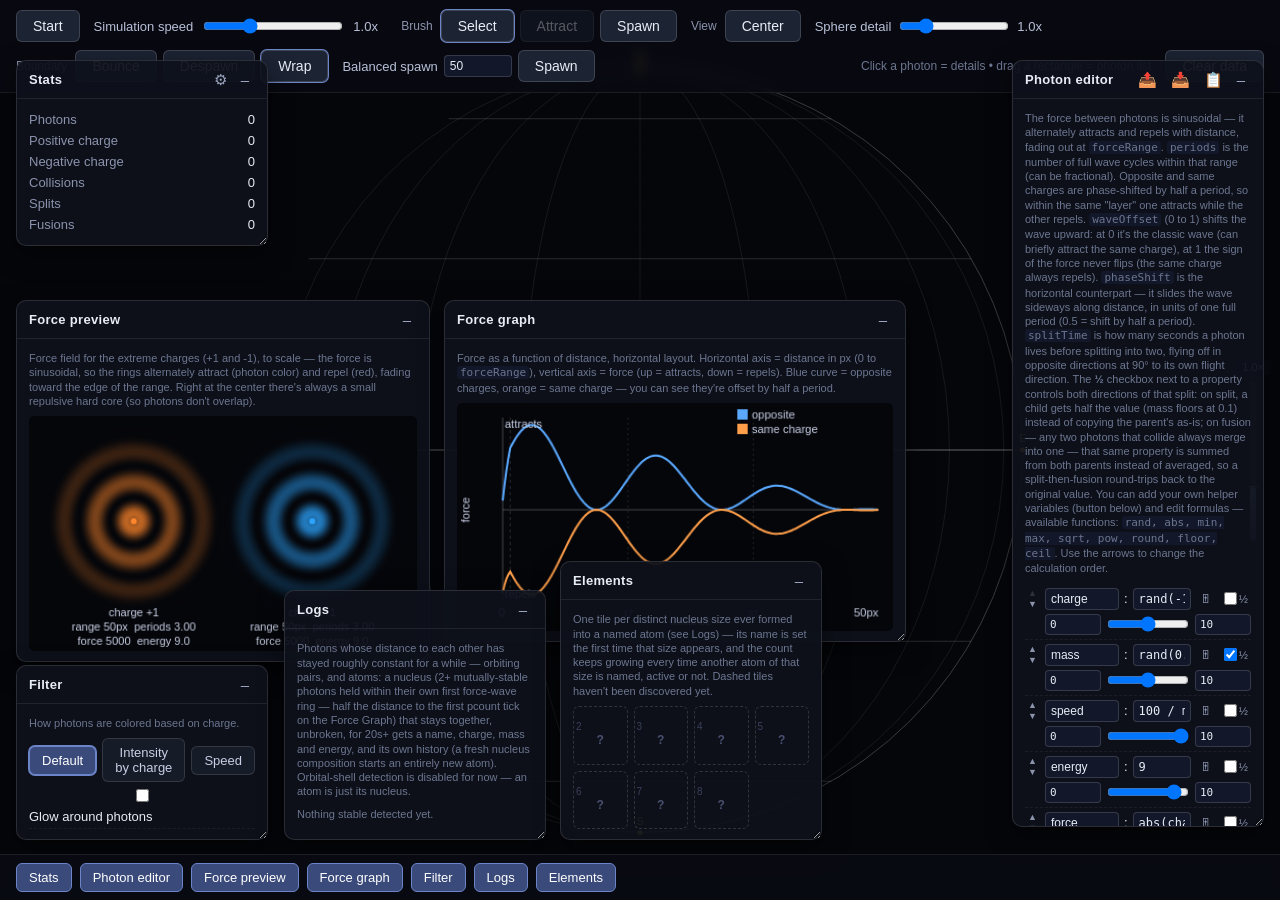
==== commit e0bbebc6: "Add a balanced-spawn control and fix its charge/placement behavior New topbar control spawns N photo" ====
--- a/index.html
+++ b/index.html
@@ -45,6 +45,12 @@
     <button class="tool-btn boundary-mode-btn" data-mode="bounce" title="Photons bounce elastically off the sphere's boundary">Bounce</button>
     <button class="tool-btn boundary-mode-btn" data-mode="off" title="No boundary force — photons that cross it despawn instead of bouncing or wrapping">Despawn</button>
     <button class="tool-btn boundary-mode-btn active" data-mode="wrap" title="Photons that exit reappear on the opposite side of the sphere, same direction (default)">Wrap</button>
+  </div>
+
+  <div class="toolgroup" id="balancedSpawnRow">
+    <label for="balancedSpawnCount">Balanced spawn</label>
+    <input type="number" id="balancedSpawnCount" min="2" max="3000" step="1" value="50">
+    <button class="tool-btn" id="balancedSpawnBtn" title="Spawns this many photons at random points inside the sphere. Every one but the last uses the normal charge formula; the last one's charge is set to whatever brings this batch's total charge to exactly zero.">Spawn</button>
   </div>
 
   <div id="hint">Click a photon = details &nbsp;•&nbsp; drag a rectangle = photon list</div>
--- a/css/style.css
+++ b/css/style.css
@@ -28,6 +28,11 @@
   #meshDensityRow { font-size: 13px; color: #b7c0d8; }
   #meshDensityRow input[type=range] { width: 110px; }
   #meshDensityVal { min-width: 34px; display: inline-block; }
+  #balancedSpawnRow { font-size: 13px; color: #b7c0d8; }
+  #balancedSpawnCount {
+    width: 56px; background: #12172a; border: 1px solid rgba(255,255,255,0.15);
+    border-radius: 4px; color: #e8ecf5; padding: 3px 5px; font-size: 12px;
+  }
   #hint { margin-left: auto; font-size: 12px; color: #6c7690; }
   #clearDataBtn {
     background: #3a1c1c; color: #ffb4b4; border: 1px solid rgba(255,107,107,0.35);
